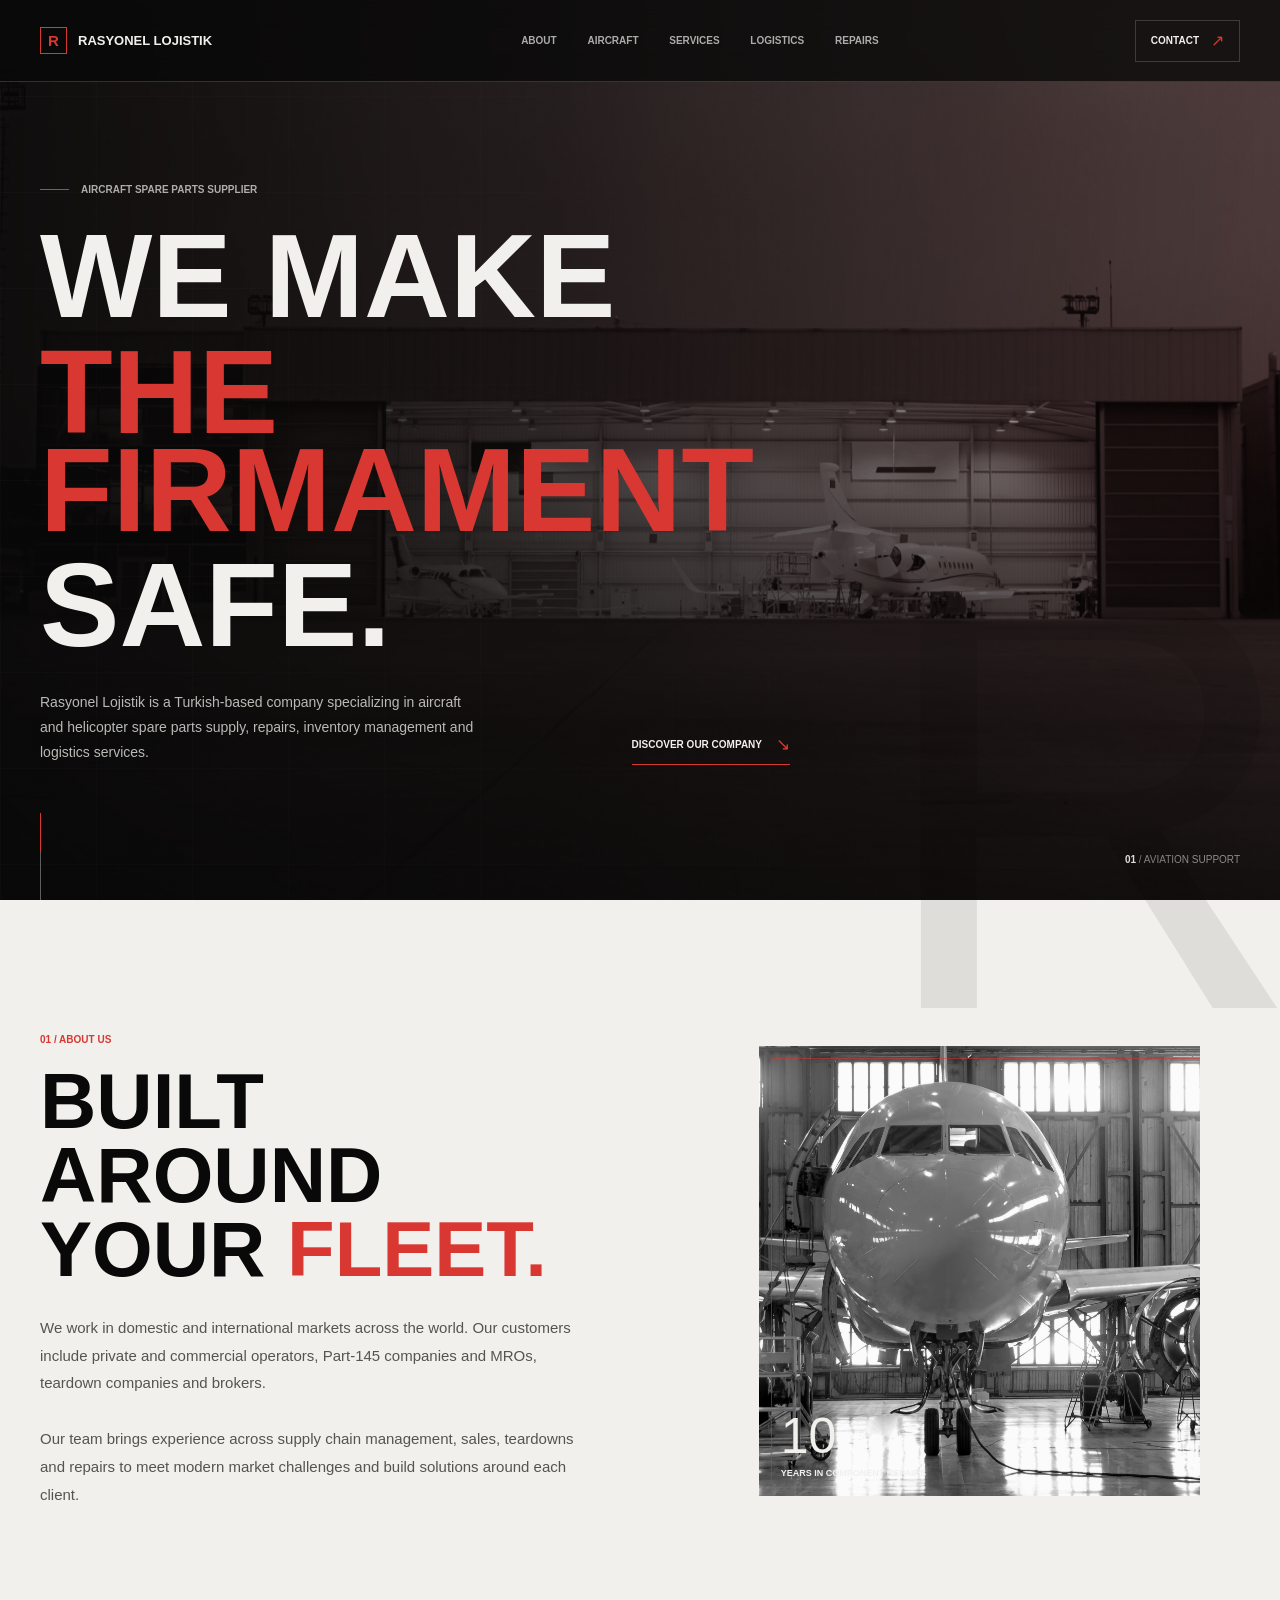
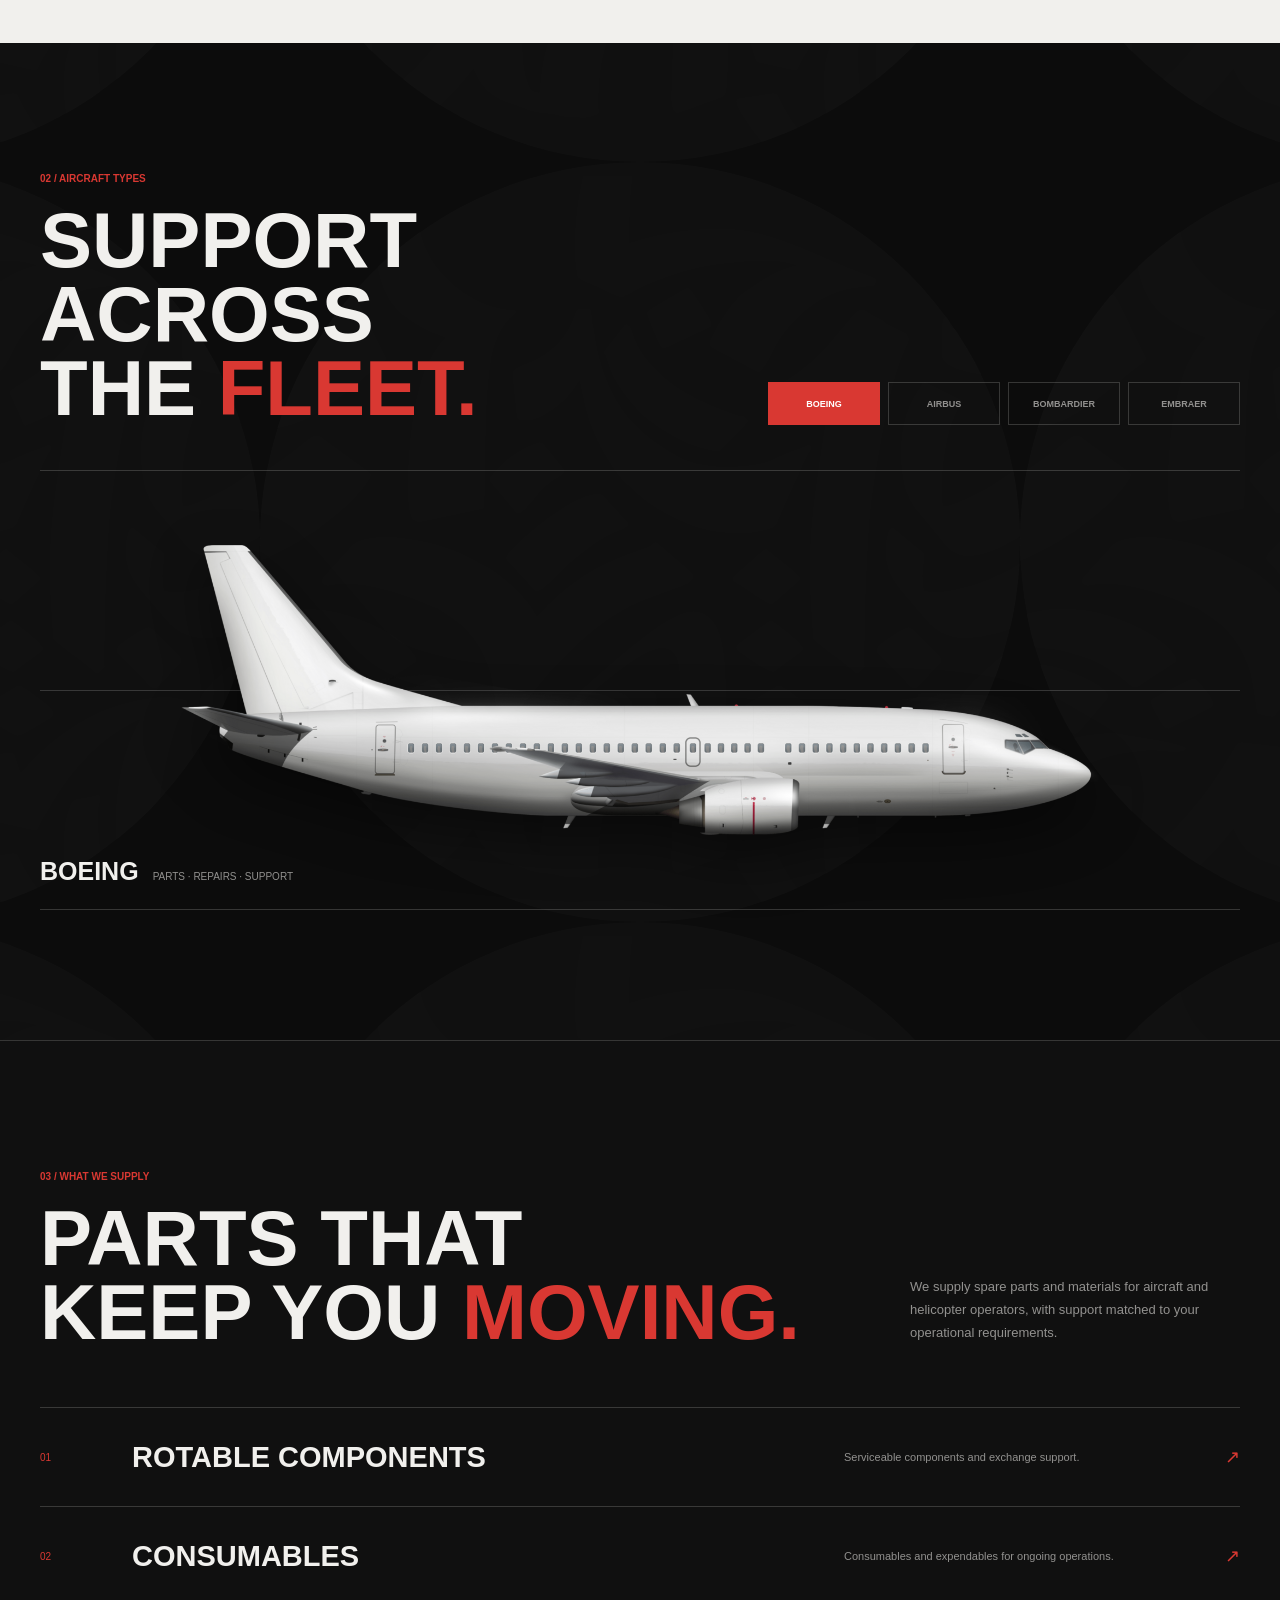
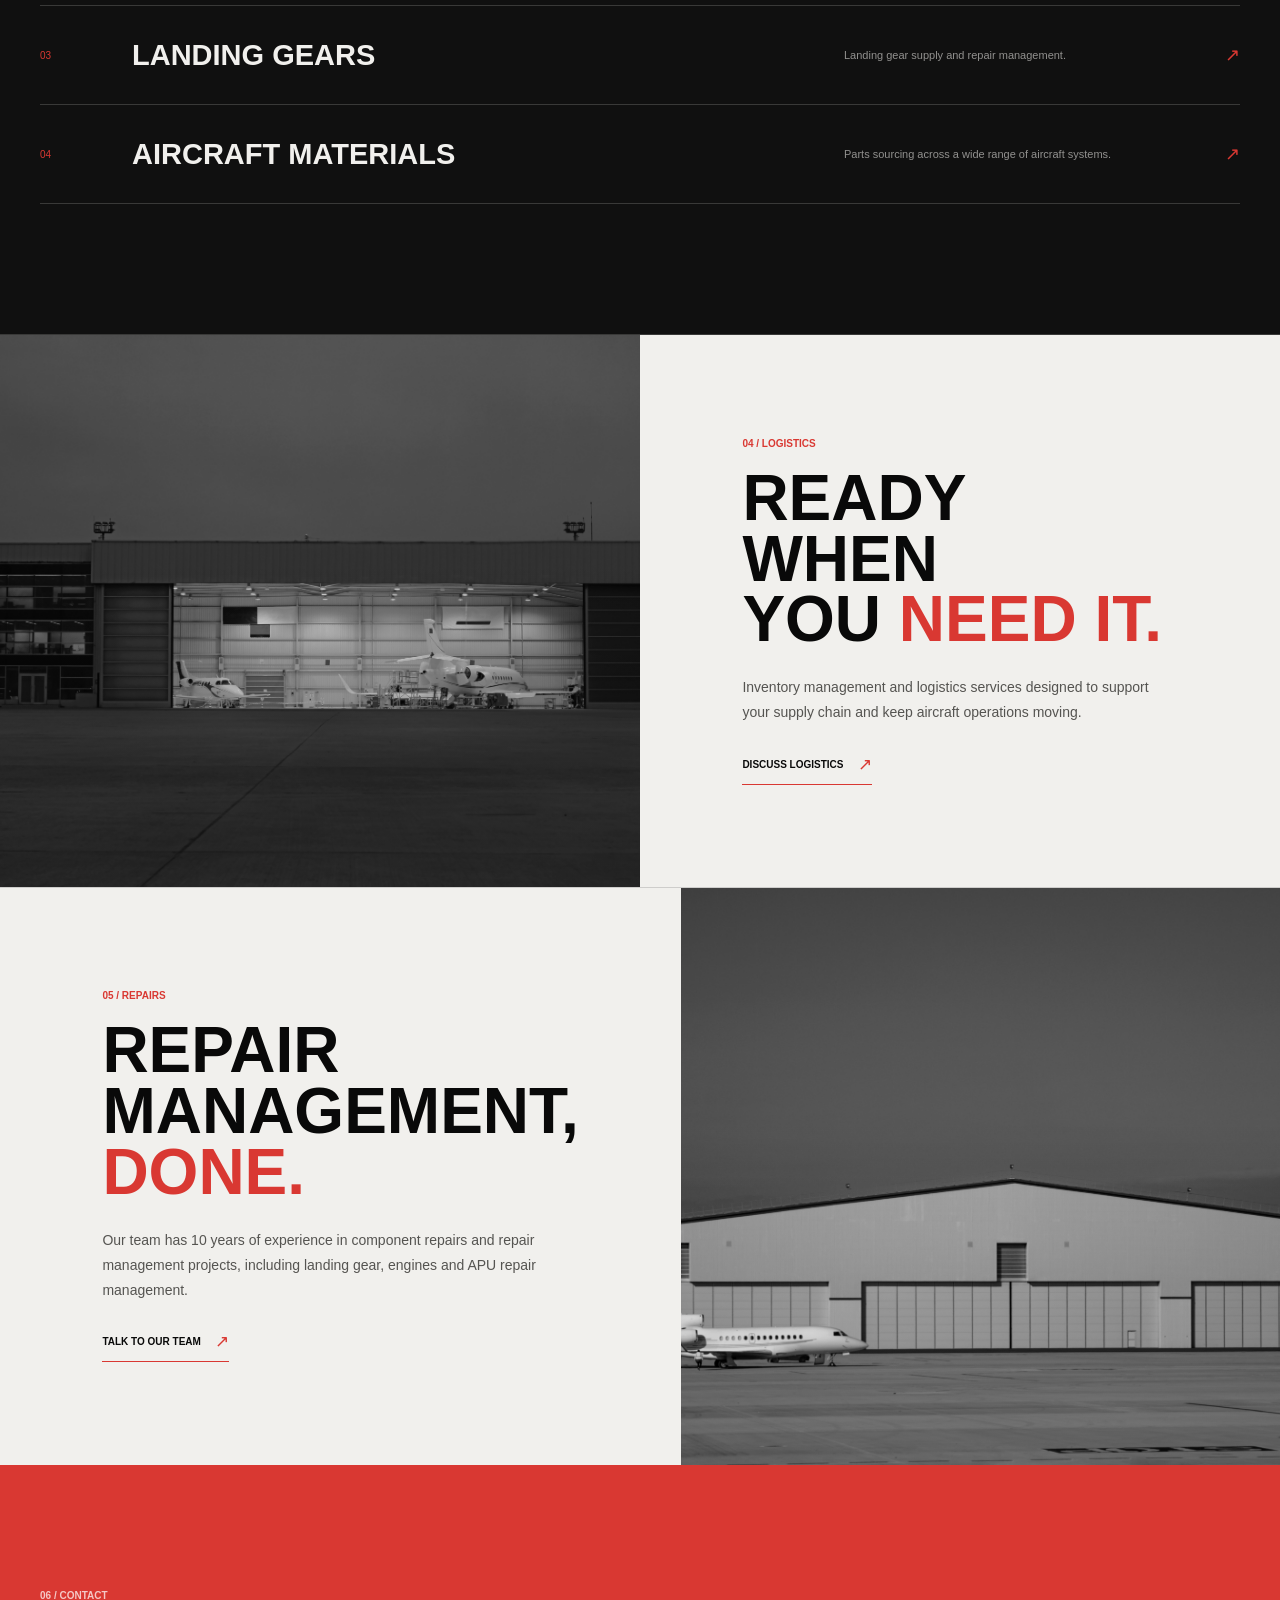
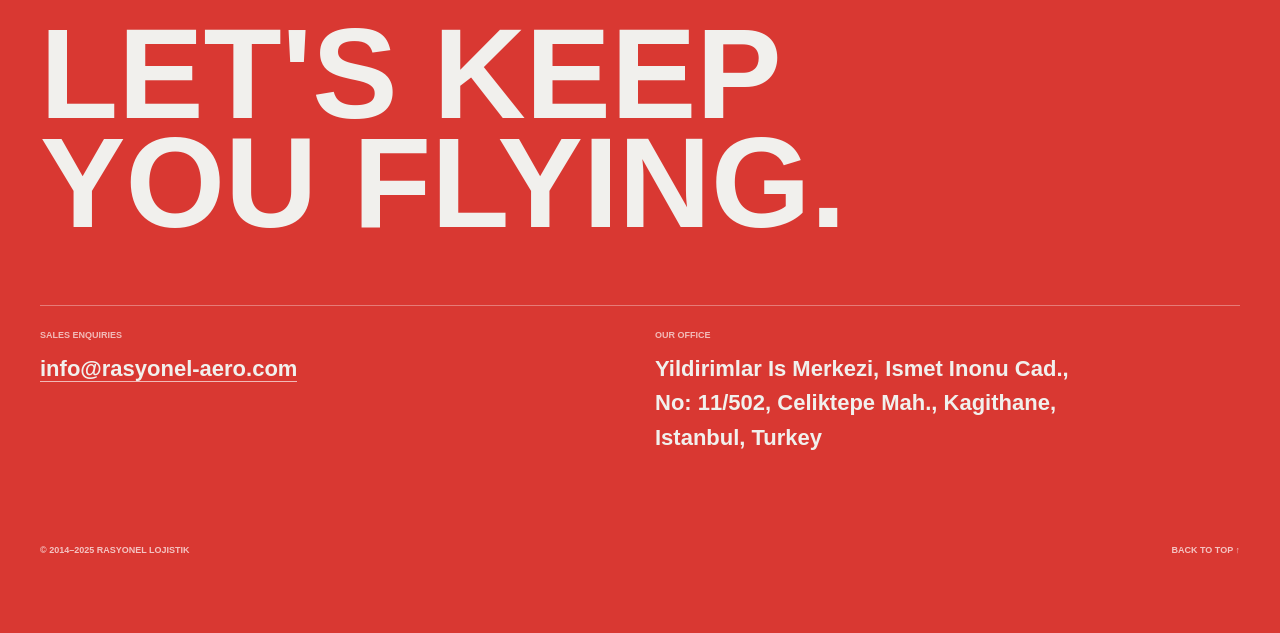
==== index.html @ bbc43e0d "пересобрана главная страница" ====
<!doctype html>
<html lang="en">
<head>
  <meta charset="utf-8">
  <meta name="viewport" content="width=device-width, initial-scale=1">
  <meta name="theme-color" content="#090909">
  <meta name="description" content="Aircraft spare parts, repairs, inventory management and logistics services.">
  <title>Rasyonel Lojistik | Aircraft Spare Parts & Logistics</title>
  <style>
    :root {
      color-scheme: dark;
      --ink: #090909;
      --panel: #111111;
      --paper: #f1f0ed;
      --muted: #92918f;
      --line: rgba(241, 240, 237, .18);
      --red: #d93832;
      --content: 1200px;
      --header-height: 82px;
      font-family: Montserrat, "Arial", sans-serif;
      font-synthesis: none;
      text-rendering: optimizeLegibility;
    }

    * { box-sizing: border-box; }
    html { scroll-behavior: smooth; scroll-padding-top: var(--header-height); }
    body { margin: 0; background: var(--ink); color: var(--paper); }
    body, button, a { font-family: Montserrat, "Arial", sans-serif; }
    a { color: inherit; text-decoration: none; }
    button { color: inherit; }
    img { display: block; max-width: 100%; }
    ::selection { color: var(--paper); background: var(--red); }

    .site-header {
      position: fixed;
      z-index: 20;
      inset: 0 0 auto;
      height: var(--header-height);
      border-bottom: 1px solid rgba(255,255,255,.16);
      background: rgba(9,9,9,.77);
      -webkit-backdrop-filter: blur(14px);
      backdrop-filter: blur(14px);
      transition: background .3s ease, border-color .3s ease;
    }
    .header-inner, .section-inner, .footer-inner {
      width: min(calc(100% - 56px), var(--content));
      margin-inline: auto;
    }
    .header-inner { height: 100%; display: flex; align-items: center; justify-content: space-between; gap: 34px; }
    .wordmark { display: inline-flex; align-items: center; gap: 11px; min-width: 225px; font-size: 13px; font-weight: 800; letter-spacing: 0; }
    .wordmark-mark { width: 27px; height: 27px; display: grid; place-items: center; border: 1px solid var(--red); color: var(--red); font-family: "Arial Black", Impact, sans-serif; font-size: 15px; }
    .wordmark span:last-child { max-width: 180px; }
    .main-nav { display: flex; align-items: center; gap: clamp(17px, 2.4vw, 36px); }
    .main-nav a, .header-contact { font-size: 10px; font-weight: 700; letter-spacing: 0; text-transform: uppercase; }
    .main-nav a { color: rgba(241,240,237,.7); transition: color .2s ease; }
    .main-nav a:hover, .main-nav a:focus-visible { color: var(--paper); }
    .header-contact { min-height: 42px; display: inline-flex; align-items: center; gap: 12px; padding: 0 15px; border: 1px solid var(--line); transition: border-color .2s ease, background .2s ease; }
    .header-contact:hover { border-color: var(--red); background: rgba(217,56,50,.12); }
    .header-contact::after { content: "↗"; color: var(--red); font-size: 16px; }
    .menu-toggle { display: none; width: 42px; height: 42px; border: 1px solid var(--line); background: transparent; cursor: pointer; }
    .menu-toggle span { width: 17px; height: 1px; display: block; margin: 5px auto; background: var(--paper); transition: transform .2s ease; }

    .hero {
      min-height: min(900px, 100svh);
      min-height: max(700px, 100svh);
      position: relative;
      display: flex;
      align-items: center;
      overflow: hidden;
      isolation: isolate;
      background: #181514;
    }
    .hero::before {
      content: "";
      position: absolute;
      z-index: -2;
      inset: 0;
      background: url("./Jettechnic_files/shutterstock_3298861.png.webp") center 53% / cover no-repeat;
      transform: scale(1.035);
      animation: hero-image-in 1.3s cubic-bezier(.2,.7,.2,1) both;
    }
    .hero::after {
      content: "";
      position: absolute;
      z-index: -1;
      inset: 0;
      background: linear-gradient(90deg, rgba(8,8,8,.9) 0%, rgba(8,8,8,.68) 43%, rgba(8,8,8,.16) 100%), linear-gradient(0deg, rgba(8,8,8,.74), transparent 55%);
    }
    .hero-grid { position: absolute; inset: 0; pointer-events: none; opacity: .23; background-image: linear-gradient(rgba(255,255,255,.07) 1px, transparent 1px), linear-gradient(90deg, rgba(255,255,255,.07) 1px, transparent 1px); background-size: 96px 96px; mask-image: linear-gradient(90deg, #000 0%, transparent 80%); }
    .hero-content { width: min(calc(100% - 56px), var(--content)); margin: calc(var(--header-height) + 40px) auto 85px; }
    .eyebrow { display: flex; align-items: center; gap: 12px; color: rgba(241,240,237,.7); font-size: 10px; font-weight: 700; letter-spacing: 0; line-height: 1.5; text-transform: uppercase; }
    .eyebrow::before { content: ""; width: 29px; height: 1px; background: var(--red); }
    .hero h1 { max-width: 920px; margin: 26px 0 23px; font-family: "Arial Black", Impact, sans-serif; font-size: clamp(62px, 9.3vw, 132px); font-weight: 900; letter-spacing: 0; line-height: .82; text-transform: uppercase; }
    .hero h1 span { display: block; overflow: hidden; padding: .04em 0 .11em; }
    .hero h1 span:nth-child(2) { color: var(--red); }
    .hero h1 span b { display: block; font-weight: inherit; animation: rise-in .8s cubic-bezier(.2,.75,.2,1) both; }
    .hero h1 span:nth-child(2) b { animation-delay: .12s; }
    .hero h1 span:nth-child(3) b { animation-delay: .23s; }
    .hero-bottom { max-width: 750px; display: flex; align-items: end; justify-content: space-between; gap: 26px; }
    .hero-copy { max-width: 445px; margin: 0; color: rgba(241,240,237,.76); font-size: 14px; line-height: 1.8; animation: fade-in .7s .45s both; }
    .text-link { display: inline-flex; align-items: center; gap: 14px; padding: 0 0 9px; border-bottom: 1px solid var(--red); font-size: 10px; font-weight: 800; letter-spacing: 0; text-transform: uppercase; white-space: nowrap; }
    .text-link span { color: var(--red); font-size: 17px; transition: transform .2s ease; }
    .text-link:hover span { transform: translate(3px,-3px); }
    .hero-index { position: absolute; right: max(28px, calc((100vw - var(--content)) / 2)); bottom: 35px; color: rgba(241,240,237,.55); font-size: 10px; letter-spacing: 0; }
    .hero-index strong { color: var(--paper); }
    .scroll-line { position: absolute; bottom: 0; left: max(28px, calc((100vw - var(--content)) / 2)); width: 1px; height: 87px; background: rgba(255,255,255,.35); overflow: hidden; }
    .scroll-line::after { content: ""; display: block; width: 1px; height: 45%; background: var(--red); animation: scroll-down 1.7s ease-in-out infinite; }

    .section { position: relative; padding: 130px 0; border-bottom: 1px solid var(--line); }
    .section-kicker { margin: 0 0 19px; color: var(--red); font-size: 10px; font-weight: 800; letter-spacing: 0; text-transform: uppercase; }
    .section-title { max-width: 830px; margin: 0; font-family: "Arial Black", Impact, sans-serif; font-size: clamp(42px, 6.1vw, 78px); font-weight: 900; line-height: .95; text-transform: uppercase; }
    .section-title em { color: var(--red); font-style: normal; }
    .about { background: var(--paper); color: var(--ink); }
    .about-grid { display: grid; grid-template-columns: 1.05fr .95fr; align-items: center; gap: clamp(40px, 8vw, 110px); }
    .about .section-kicker { color: var(--red); }
    .about-copy { max-width: 540px; margin: 28px 0 0; color: #555451; font-size: 15px; line-height: 1.85; }
    .about-photo { min-height: 450px; position: relative; overflow: hidden; background: #d5d0ce; }
    .about-photo img { position: absolute; inset: 0; width: 100%; height: 100%; object-fit: cover; filter: grayscale(1) contrast(1.08); transition: transform .8s cubic-bezier(.2,.7,.2,1); }
    .about-photo:hover img { transform: scale(1.035); }
    .about-photo::after { content: ""; position: absolute; inset: 0; border: 1px solid rgba(217,56,50,.55); transform: translate(12px,12px); pointer-events: none; }
    .about-number { position: absolute; z-index: 1; left: 22px; bottom: 18px; color: var(--paper); font-family: "Arial Black", Impact, sans-serif; font-size: 50px; line-height: 1; }
    .about-number small { display: block; margin-top: 8px; font-family: Montserrat, Arial, sans-serif; font-size: 9px; font-weight: 700; letter-spacing: 0; text-transform: uppercase; }

    .aircraft { overflow: hidden; background: #0c0c0c; }
    .aircraft::before { content: ""; position: absolute; inset: 0; opacity: .26; background: url("./Jettechnic_files/bg.svg") center / 760px auto repeat; pointer-events: none; }
    .aircraft .section-inner { position: relative; }
    .aircraft-head { display: flex; align-items: end; justify-content: space-between; gap: 30px; }
    .aircraft-head .section-title { max-width: 650px; }
    .aircraft-tabs { display: flex; gap: 8px; flex-wrap: wrap; justify-content: flex-end; }
    .aircraft-tab { min-width: 112px; min-height: 43px; padding: 0 15px; border: 1px solid var(--line); background: transparent; color: var(--muted); font-size: 9px; font-weight: 800; letter-spacing: 0; text-transform: uppercase; cursor: pointer; transition: color .2s ease, border-color .2s ease, background .2s ease; }
    .aircraft-tab:hover, .aircraft-tab[aria-pressed="true"] { border-color: var(--red); background: var(--red); color: white; }
    .aircraft-stage { min-height: 440px; position: relative; display: grid; place-items: center; margin-top: 45px; border-top: 1px solid var(--line); border-bottom: 1px solid var(--line); }
    .aircraft-stage::before { content: ""; position: absolute; inset: 50% 0 auto; height: 1px; background: rgba(255,255,255,.17); }
    .plane { position: absolute; inset: 0; display: grid; place-items: center; padding: 50px 15px; opacity: 0; visibility: hidden; transform: translateY(15px) scale(.98); transition: opacity .45s ease, transform .6s cubic-bezier(.2,.7,.2,1), visibility .45s; }
    .plane.is-active { opacity: 1; visibility: visible; transform: translateY(0) scale(1); }
    .plane img { width: min(100%, 1100px); max-height: 290px; object-fit: contain; filter: drop-shadow(0 22px 28px rgba(0,0,0,.45)); animation: plane-float 5s ease-in-out infinite; }
    .plane-caption { position: absolute; left: 0; bottom: 23px; display: flex; align-items: baseline; gap: 14px; }
    .plane-caption strong { font-family: "Arial Black", Impact, sans-serif; font-size: 25px; text-transform: uppercase; }
    .plane-caption span { color: var(--muted); font-size: 10px; letter-spacing: 0; text-transform: uppercase; }

    .services { background: #101010; }
    .services-intro { display: flex; align-items: end; justify-content: space-between; gap: 40px; margin-bottom: 58px; }
    .services-intro > p { max-width: 330px; margin: 0 0 5px; color: var(--muted); font-size: 13px; line-height: 1.75; }
    .service-list { border-top: 1px solid var(--line); }
    .service-row { min-height: 99px; display: grid; grid-template-columns: 70px 1fr minmax(180px, 350px) 24px; align-items: center; gap: 22px; border-bottom: 1px solid var(--line); transition: padding .25s ease, background .25s ease; }
    .service-row:hover { padding-inline: 13px; background: rgba(255,255,255,.025); }
    .service-number { color: var(--red); font-size: 10px; letter-spacing: 0; }
    .service-row h3 { margin: 0; font-family: "Arial Black", Impact, sans-serif; font-size: clamp(19px, 2.4vw, 29px); font-weight: 800; text-transform: uppercase; }
    .service-row p { margin: 0; color: var(--muted); font-size: 11px; line-height: 1.6; }
    .service-arrow { color: var(--red); font-size: 18px; text-align: right; }

    .operations { padding: 0; background: var(--paper); color: var(--ink); }
    .operation-row { min-height: 520px; display: grid; grid-template-columns: 1fr 1fr; }
    .operation-row + .operation-row { border-top: 1px solid rgba(9,9,9,.15); }
    .operation-row:nth-child(even) .operation-image { order: 2; }
    .operation-image { min-height: 420px; position: relative; overflow: hidden; background: #252222; }
    .operation-image img { position: absolute; inset: 0; width: 100%; height: 100%; object-fit: cover; filter: grayscale(1); transition: transform .9s cubic-bezier(.2,.7,.2,1); }
    .operation-row:hover .operation-image img { transform: scale(1.04); }
    .operation-image::after { content: ""; position: absolute; inset: 0; background: linear-gradient(0deg, rgba(0,0,0,.25), transparent 60%); }
    .operation-content { display: flex; flex-direction: column; align-items: flex-start; justify-content: center; padding: clamp(35px, 8vw, 110px); }
    .operation-content .section-title { font-size: clamp(40px, 5vw, 66px); }
    .operation-content p:not(.section-kicker) { max-width: 435px; margin: 25px 0 28px; color: #555451; font-size: 14px; line-height: 1.8; }
    .operation-content .text-link { color: var(--ink); }

    .contact { padding: 125px 0 78px; background: var(--red); color: var(--paper); overflow: hidden; }
    .contact::after { content: "R"; position: absolute; right: -25px; bottom: -200px; color: rgba(0,0,0,.08); font-family: "Arial Black", Impact, sans-serif; font-size: 600px; line-height: 1; pointer-events: none; }
    .contact .section-inner { position: relative; z-index: 1; }
    .contact .section-kicker { color: rgba(255,255,255,.72); }
    .contact h2 { max-width: 900px; margin: 0; font-family: "Arial Black", Impact, sans-serif; font-size: clamp(58px, 10vw, 130px); font-weight: 900; line-height: .85; text-transform: uppercase; }
    .contact-grid { display: grid; grid-template-columns: 1fr 1fr; gap: 30px; margin-top: 68px; padding-top: 24px; border-top: 1px solid rgba(255,255,255,.34); }
    .contact-label { display: block; margin-bottom: 12px; color: rgba(255,255,255,.66); font-size: 9px; font-weight: 800; letter-spacing: 0; text-transform: uppercase; }
    .contact-value { font-size: clamp(15px, 2vw, 22px); font-weight: 600; line-height: 1.55; overflow-wrap: anywhere; }
    .contact-value a { border-bottom: 1px solid rgba(255,255,255,.65); }
    .footer-line { display: flex; justify-content: space-between; gap: 24px; margin-top: 90px; color: rgba(255,255,255,.7); font-size: 9px; font-weight: 700; letter-spacing: 0; text-transform: uppercase; }

    [data-reveal] { opacity: 0; transform: translateY(24px); transition: opacity .7s ease, transform .7s cubic-bezier(.2,.7,.2,1); }
    [data-reveal].is-visible { opacity: 1; transform: translateY(0); }
    .top-progress { position: fixed; z-index: 30; inset: 0 auto auto 0; width: 0; height: 2px; background: var(--red); }

    @keyframes rise-in { from { transform: translateY(110%); } to { transform: translateY(0); } }
    @keyframes fade-in { from { opacity: 0; transform: translateY(12px); } to { opacity: 1; transform: translateY(0); } }
    @keyframes hero-image-in { from { opacity: .35; transform: scale(1.09); } to { opacity: 1; transform: scale(1.035); } }
    @keyframes scroll-down { 0% { transform: translateY(-100%); } 100% { transform: translateY(250%); } }
    @keyframes plane-float { 0%,100% { transform: translateY(0); } 50% { transform: translateY(-9px); } }

    @media (max-width: 900px) {
      :root { --header-height: 70px; }
      .header-inner, .section-inner, .footer-inner, .hero-content { width: min(calc(100% - 40px), var(--content)); }
      .wordmark { min-width: 0; }
      .menu-toggle { display: block; margin-left: auto; }
      .header-contact { display: none; }
      .main-nav { position: absolute; inset: var(--header-height) 0 auto; display: none; padding: 15px 20px 22px; border-bottom: 1px solid var(--line); background: rgba(9,9,9,.97); }
      .main-nav.is-open { display: grid; gap: 0; }
      .main-nav a { padding: 15px 0; border-bottom: 1px solid var(--line); }
      .main-nav a:last-child { border-bottom: 0; }
      .menu-toggle[aria-expanded="true"] span:first-child { transform: translateY(3px) rotate(45deg); }
      .menu-toggle[aria-expanded="true"] span:last-child { transform: translateY(-3px) rotate(-45deg); }
      .hero { min-height: 760px; min-height: max(680px, 100svh); }
      .hero-content { margin-top: calc(var(--header-height) + 35px); }
      .about-grid { grid-template-columns: 1fr 1fr; gap: 35px; }
      .about-photo { min-height: 380px; }
      .aircraft-head, .services-intro { align-items: flex-start; flex-direction: column; }
      .aircraft-tabs { justify-content: flex-start; }
      .aircraft-stage { min-height: 350px; }
      .plane img { max-height: 220px; }
      .operation-row { min-height: 430px; }
      .operation-content { padding: 44px; }
    }
    @media (max-width: 620px) {
      .header-inner, .section-inner, .footer-inner, .hero-content { width: calc(100% - 36px); }
      .wordmark { font-size: 11px; }
      .hero { min-height: 740px; min-height: max(680px, 100svh); align-items: flex-end; }
      .hero::before { background-position: 57% center; }
      .hero::after { background: linear-gradient(0deg, rgba(8,8,8,.94), rgba(8,8,8,.5) 70%, rgba(8,8,8,.3)); }
      .hero-grid { background-size: 64px 64px; }
      .hero-content { margin-top: calc(var(--header-height) + 75px); margin-bottom: 108px; }
      .hero h1 { margin-top: 23px; font-size: clamp(52px, 15vw, 86px); line-height: .88; }
      .hero-bottom { align-items: flex-start; flex-direction: column; gap: 23px; }
      .hero-copy { font-size: 13px; }
      .hero-index { right: 18px; bottom: 24px; }
      .scroll-line { left: 18px; height: 63px; }
      .section { padding: 86px 0; }
      .section-title { font-size: clamp(38px, 11vw, 59px); }
      .about-grid { grid-template-columns: 1fr; gap: 34px; }
      .about-photo { min-height: 340px; }
      .about-copy { margin-top: 20px; font-size: 14px; }
      .aircraft-tabs { display: grid; grid-template-columns: repeat(2, minmax(0, 1fr)); width: 100%; }
      .aircraft-tab { min-width: 0; }
      .aircraft-stage { min-height: 270px; margin-top: 30px; }
      .plane { padding: 36px 0 58px; }
      .plane img { max-height: 145px; }
      .plane-caption { bottom: 15px; gap: 9px; }
      .plane-caption strong { font-size: 20px; }
      .plane-caption span { font-size: 8px; }
      .service-row { min-height: 92px; grid-template-columns: 34px 1fr 20px; gap: 12px; }
      .service-row h3 { font-size: 18px; }
      .service-row p { grid-column: 2; grid-row: 2; margin: -21px 0 15px; font-size: 10px; }
      .service-arrow { grid-column: 3; grid-row: 1 / span 2; }
      .operation-row { grid-template-columns: 1fr; }
      .operation-row:nth-child(even) .operation-image { order: 0; }
      .operation-image { min-height: 300px; }
      .operation-content { padding: 45px 22px 55px; }
      .operation-content .section-title { font-size: 48px; }
      .contact { padding: 88px 0 35px; }
      .contact h2 { font-size: clamp(52px, 15vw, 84px); }
      .contact-grid { grid-template-columns: 1fr; gap: 28px; margin-top: 44px; }
      .contact-value { font-size: 17px; }
      .footer-line { margin-top: 60px; font-size: 8px; }
      .contact::after { right: -70px; bottom: -90px; font-size: 330px; }
    }
    @media (prefers-reduced-motion: reduce) {
      *, *::before, *::after { scroll-behavior: auto !important; animation-duration: .01ms !important; animation-iteration-count: 1 !important; transition-duration: .01ms !important; }
      [data-reveal] { opacity: 1; transform: none; }
    }
  </style>
</head>
<body>
  <div class="top-progress" aria-hidden="true"></div>
  <header class="site-header">
    <div class="header-inner">
      <a class="wordmark" href="#main" aria-label="Rasyonel Lojistik home"><span class="wordmark-mark">R</span><span>RASYONEL LOJISTIK</span></a>
      <button class="menu-toggle" type="button" aria-label="Open navigation" aria-expanded="false" aria-controls="main-nav"><span></span><span></span></button>
      <nav class="main-nav" id="main-nav" aria-label="Main navigation">
        <a href="#about">About</a><a href="#aircraft">Aircraft</a><a href="#services">Services</a><a href="#logistics">Logistics</a><a href="#repairs">Repairs</a>
      </nav>
      <a class="header-contact" href="#contact">Contact</a>
    </div>
  </header>

  <main>
    <section class="hero" id="main" aria-labelledby="hero-title">
      <div class="hero-grid" aria-hidden="true"></div>
      <div class="hero-content">
        <p class="eyebrow">Aircraft spare parts supplier</p>
        <h1 id="hero-title"><span><b>We make</b></span><span><b>the firmament</b></span><span><b>safe.</b></span></h1>
        <div class="hero-bottom">
          <p class="hero-copy">Rasyonel Lojistik is a Turkish-based company specializing in aircraft and helicopter spare parts supply, repairs, inventory management and logistics services.</p>
          <a class="text-link" href="#about">Discover our company <span>↘</span></a>
        </div>
      </div>
      <div class="scroll-line" aria-hidden="true"></div>
      <div class="hero-index"><strong>01</strong> / AVIATION SUPPORT</div>
    </section>

    <section class="section about" id="about">
      <div class="section-inner about-grid">
        <div data-reveal>
          <p class="section-kicker">01 / About us</p>
          <h2 class="section-title">Built around<br>your <em>fleet.</em></h2>
          <p class="about-copy">We work in domestic and international markets across the world. Our customers include private and commercial operators, Part-145 companies and MROs, teardown companies and brokers.</p>
          <p class="about-copy">Our team brings experience across supply chain management, sales, teardowns and repairs to meet modern market challenges and build solutions around each client.</p>
        </div>
        <figure class="about-photo" data-reveal>
          <img src="./Jettechnic_files/shutterstock_1061671.png.webp" alt="Aircraft undergoing maintenance inside a hangar" loading="lazy">
          <figcaption class="about-number">10<small>Years in component repairs</small></figcaption>
        </figure>
      </div>
    </section>

    <section class="section aircraft" id="aircraft">
      <div class="section-inner">
        <div class="aircraft-head" data-reveal>
          <div><p class="section-kicker">02 / Aircraft types</p><h2 class="section-title">Support across<br>the <em>fleet.</em></h2></div>
          <div class="aircraft-tabs" role="group" aria-label="Choose aircraft manufacturer">
            <button class="aircraft-tab" type="button" data-plane="boeing" aria-pressed="true">Boeing</button>
            <button class="aircraft-tab" type="button" data-plane="airbus" aria-pressed="false">Airbus</button>
            <button class="aircraft-tab" type="button" data-plane="bombardier" aria-pressed="false">Bombardier</button>
            <button class="aircraft-tab" type="button" data-plane="embraer" aria-pressed="false">Embraer</button>
          </div>
        </div>
        <div class="aircraft-stage" data-reveal>
          <div class="plane is-active" data-plane-panel="boeing"><img src="./Jettechnic_files/img.png" alt="Boeing aircraft profile" loading="lazy"><div class="plane-caption"><strong>Boeing</strong><span>Parts · repairs · support</span></div></div>
          <div class="plane" data-plane-panel="airbus" aria-hidden="true"><img src="./Jettechnic_files/Airbus.png" alt="Airbus aircraft profile" loading="lazy"><div class="plane-caption"><strong>Airbus</strong><span>Parts · repairs · support</span></div></div>
          <div class="plane" data-plane-panel="bombardier" aria-hidden="true"><img src="./Jettechnic_files/Bombardier2.png" alt="Bombardier aircraft profile" loading="lazy"><div class="plane-caption"><strong>Bombardier</strong><span>Parts · repairs · support</span></div></div>
          <div class="plane" data-plane-panel="embraer" aria-hidden="true"><img src="./Jettechnic_files/Embraer_3.png" alt="Embraer aircraft profile" loading="lazy"><div class="plane-caption"><strong>Embraer</strong><span>Parts · repairs · support</span></div></div>
        </div>
      </div>
    </section>

    <section class="section services" id="services">
      <div class="section-inner">
        <div class="services-intro" data-reveal>
          <div><p class="section-kicker">03 / What we supply</p><h2 class="section-title">Parts that<br>keep you <em>moving.</em></h2></div>
          <p>We supply spare parts and materials for aircraft and helicopter operators, with support matched to your operational requirements.</p>
        </div>
        <div class="service-list" data-reveal>
          <article class="service-row"><span class="service-number">01</span><h3>Rotable components</h3><p>Serviceable components and exchange support.</p><span class="service-arrow">↗</span></article>
          <article class="service-row"><span class="service-number">02</span><h3>Consumables</h3><p>Consumables and expendables for ongoing operations.</p><span class="service-arrow">↗</span></article>
          <article class="service-row"><span class="service-number">03</span><h3>Landing gears</h3><p>Landing gear supply and repair management.</p><span class="service-arrow">↗</span></article>
          <article class="service-row"><span class="service-number">04</span><h3>Aircraft materials</h3><p>Parts sourcing across a wide range of aircraft systems.</p><span class="service-arrow">↗</span></article>
        </div>
      </div>
    </section>

    <section class="operations" aria-label="Logistics and repair services">
      <article class="operation-row" id="logistics">
        <div class="operation-image" data-reveal><img src="./Jettechnic_files/shutterstock_3298861.png.webp" alt="Aircraft and hangar on an airport apron" loading="lazy"></div>
        <div class="operation-content" data-reveal><p class="section-kicker">04 / Logistics</p><h2 class="section-title">Ready when<br>you <em>need it.</em></h2><p>Inventory management and logistics services designed to support your supply chain and keep aircraft operations moving.</p><a class="text-link" href="#contact">Discuss logistics <span>↗</span></a></div>
      </article>
      <article class="operation-row" id="repairs">
        <div class="operation-image" data-reveal><img src="./Jettechnic_files/shutterstock_1102187.png.webp" alt="Aircraft maintenance in a hangar" loading="lazy"></div>
        <div class="operation-content" data-reveal><p class="section-kicker">05 / Repairs</p><h2 class="section-title">Repair<br>management, <em>done.</em></h2><p>Our team has 10 years of experience in component repairs and repair management projects, including landing gear, engines and APU repair management.</p><a class="text-link" href="#contact">Talk to our team <span>↗</span></a></div>
      </article>
    </section>

    <section class="contact" id="contact">
      <div class="section-inner" data-reveal>
        <p class="section-kicker">06 / Contact</p>
        <h2>Let's keep<br>you <span>flying.</span></h2>
        <div class="contact-grid">
          <div><span class="contact-label">Sales enquiries</span><div class="contact-value"><a href="mailto:info@rasyonel-aero.com">info@rasyonel-aero.com</a></div></div>
          <div><span class="contact-label">Our office</span><div class="contact-value">Yildirimlar Is Merkezi, Ismet Inonu Cad.,<br>No: 11/502, Celiktepe Mah., Kagithane,<br>Istanbul, Turkey</div></div>
        </div>
        <div class="footer-line"><span>© 2014–2025 Rasyonel Lojistik</span><a href="#main">Back to top ↑</a></div>
      </div>
    </section>
  </main>

  <script>
    const menuToggle = document.querySelector('.menu-toggle');
    const mainNav = document.querySelector('.main-nav');
    const progressBar = document.querySelector('.top-progress');

    menuToggle.addEventListener('click', () => {
      const expanded = menuToggle.getAttribute('aria-expanded') === 'true';
      menuToggle.setAttribute('aria-expanded', String(!expanded));
      menuToggle.setAttribute('aria-label', expanded ? 'Open navigation' : 'Close navigation');
      mainNav.classList.toggle('is-open', !expanded);
    });

    mainNav.querySelectorAll('a').forEach((link) => {
      link.addEventListener('click', () => {
        menuToggle.setAttribute('aria-expanded', 'false');
        menuToggle.setAttribute('aria-label', 'Open navigation');
        mainNav.classList.remove('is-open');
      });
    });

    document.querySelectorAll('.aircraft-tab').forEach((tab) => {
      tab.addEventListener('click', () => {
        const selected = tab.dataset.plane;
        document.querySelectorAll('.aircraft-tab').forEach((item) => {
          item.setAttribute('aria-pressed', String(item === tab));
        });
        document.querySelectorAll('.plane').forEach((panel) => {
          const active = panel.dataset.planePanel === selected;
          panel.classList.toggle('is-active', active);
          panel.setAttribute('aria-hidden', String(!active));
        });
      });
    });

    const revealItems = document.querySelectorAll('[data-reveal]');
    if ('IntersectionObserver' in window) {
      const revealObserver = new IntersectionObserver((entries, observer) => {
        entries.forEach((entry) => {
          if (entry.isIntersecting) {
            entry.target.classList.add('is-visible');
            observer.unobserve(entry.target);
          }
        });
      }, { threshold: 0.14 });
      revealItems.forEach((item) => revealObserver.observe(item));
    } else {
      revealItems.forEach((item) => item.classList.add('is-visible'));
    }

    const updateProgress = () => {
      const scrollable = document.documentElement.scrollHeight - window.innerHeight;
      const progress = scrollable > 0 ? window.scrollY / scrollable : 0;
      progressBar.style.width = `${Math.min(progress * 100, 100)}%`;
    };
    window.addEventListener('scroll', updateProgress, { passive: true });
    updateProgress();
  </script>
</body>
</html>
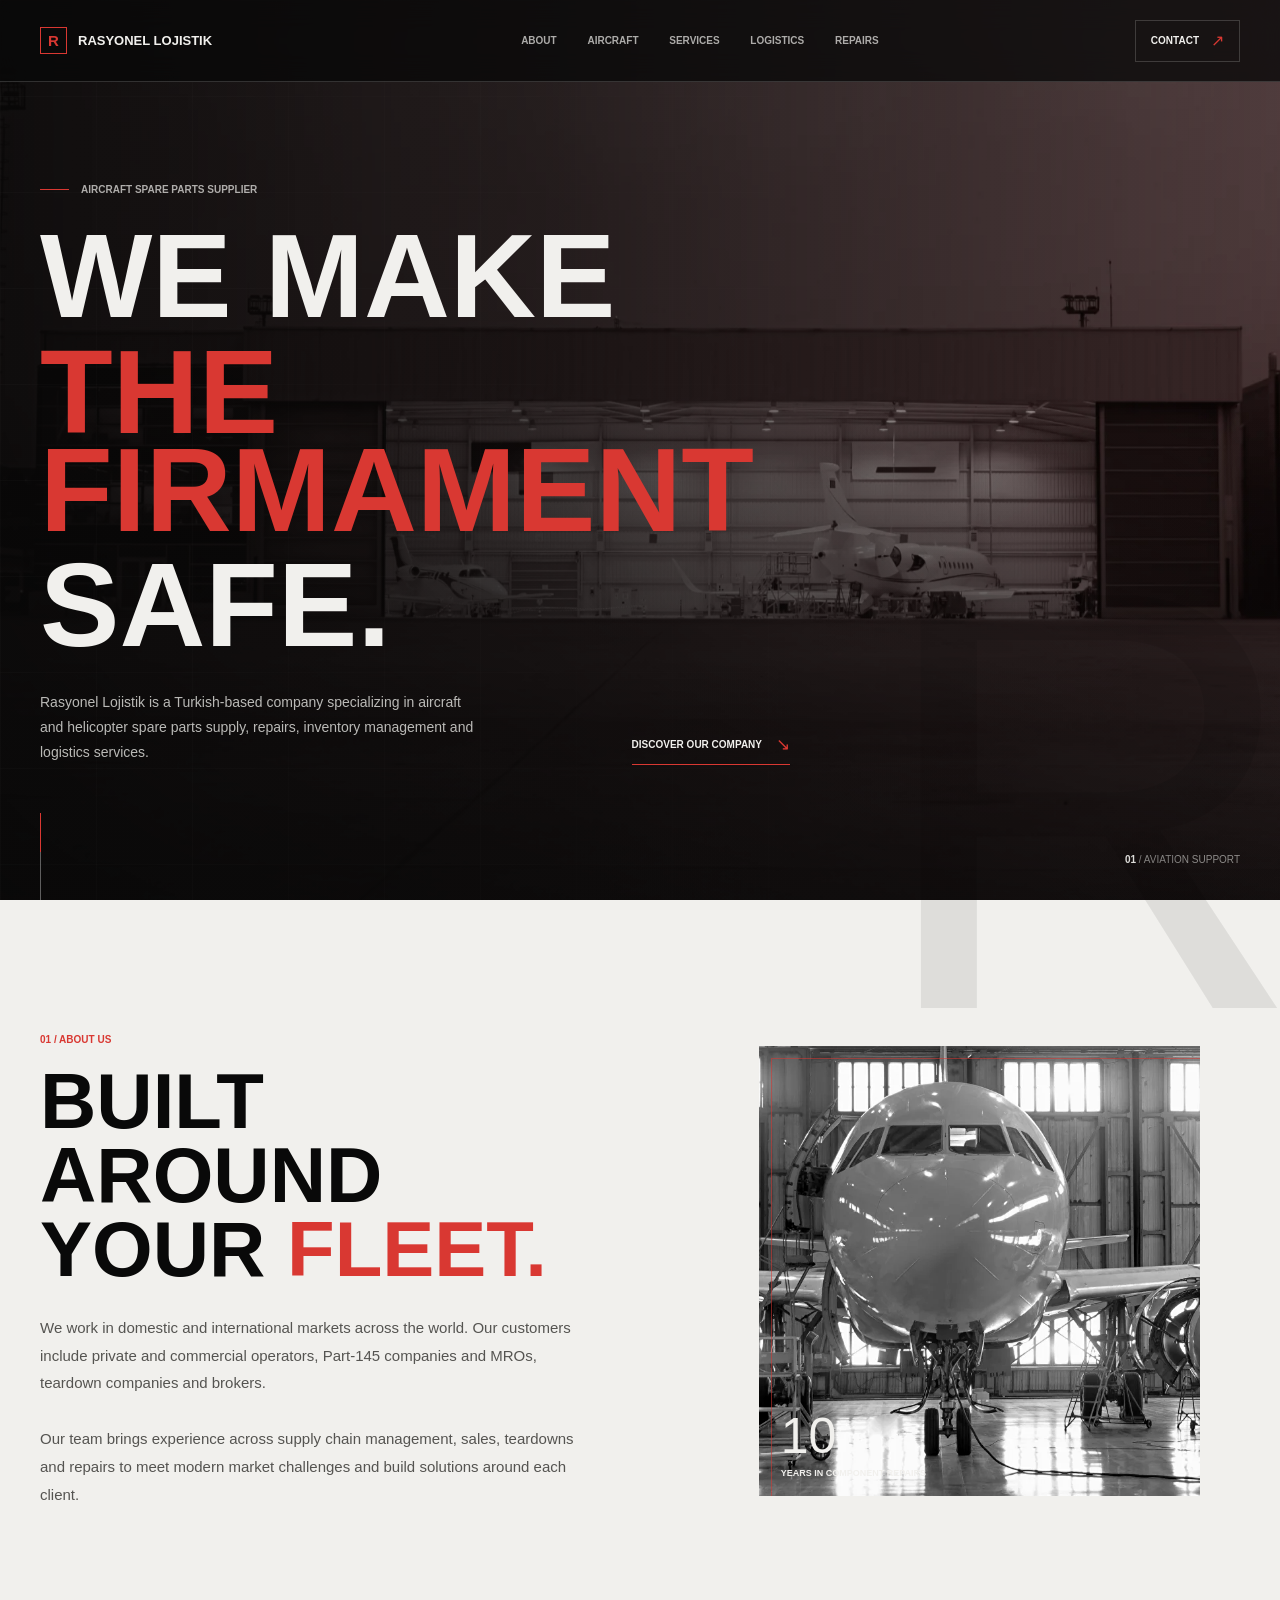
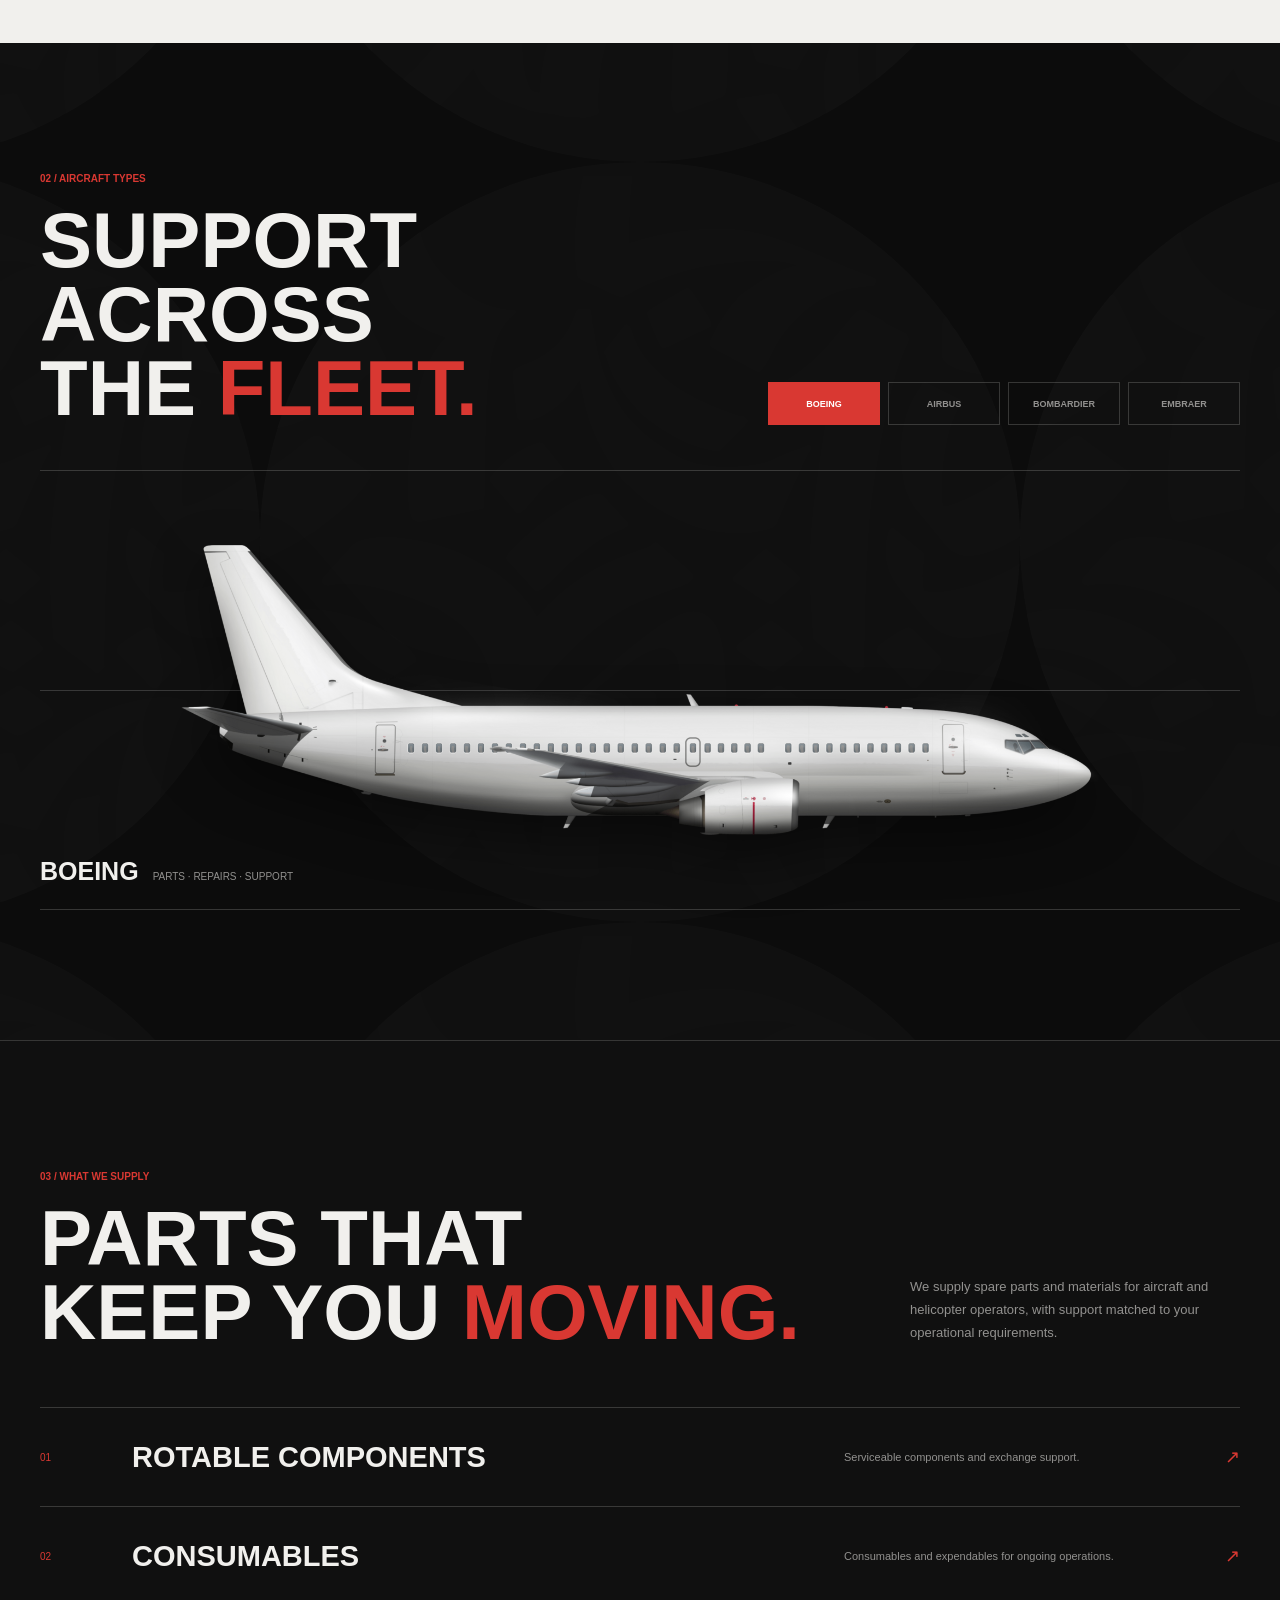
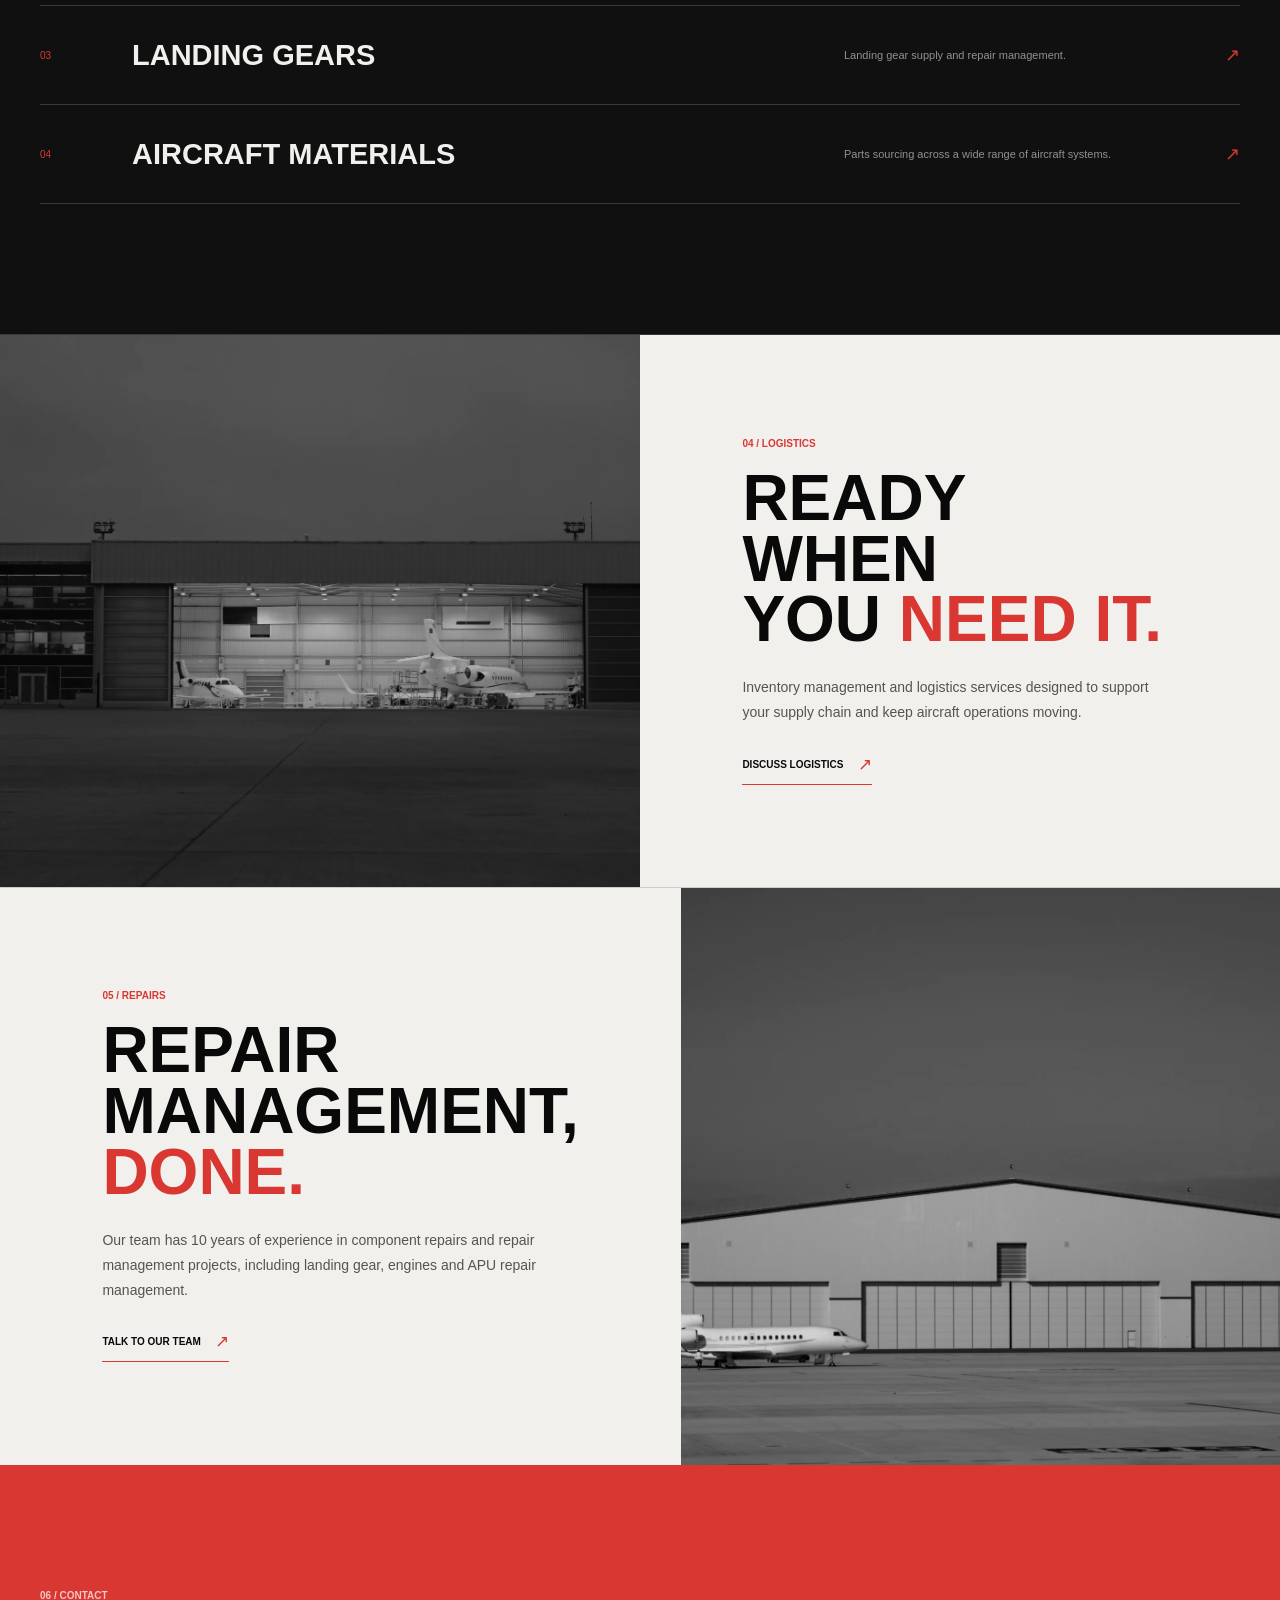
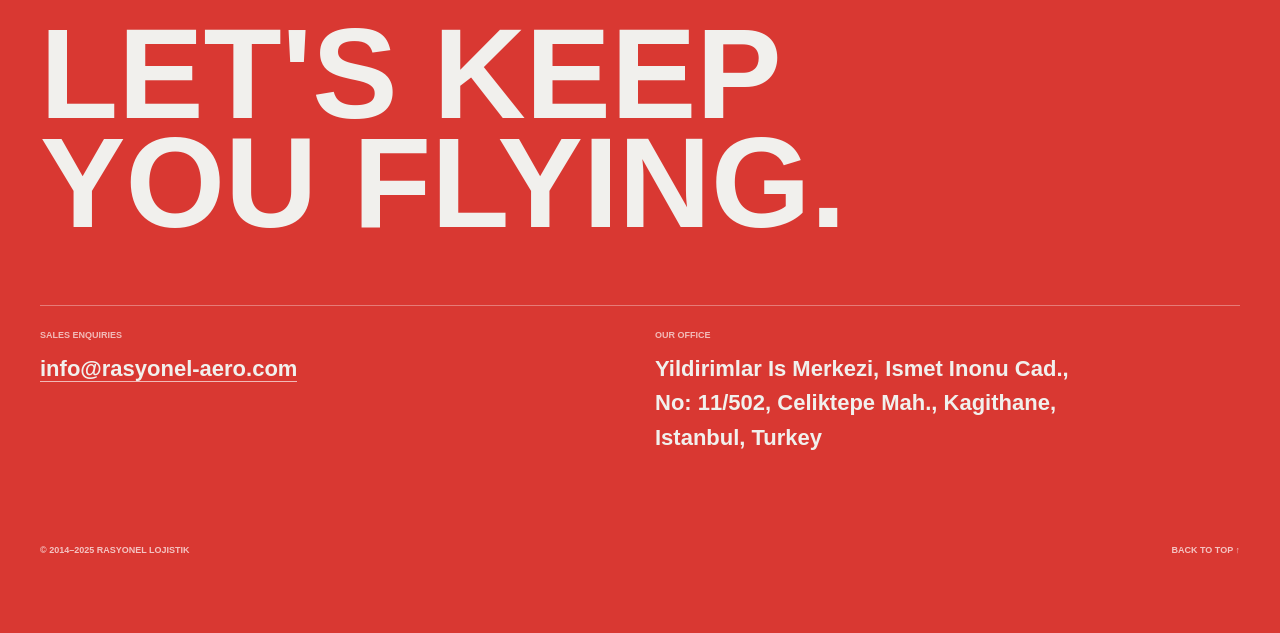
==== commit 0c65b307: "пересобрана главная страница 2" ====
--- a/index.html
+++ b/index.html
@@ -75,7 +75,7 @@
       position: absolute;
       z-index: -2;
       inset: 0;
-      background: url("./Jettechnic_files/shutterstock_3298861.png.webp") center 53% / cover no-repeat;
+      background: url("./static/shutterstock_3298861.png.webp") center 53% / cover no-repeat;
       transform: scale(1.035);
       animation: hero-image-in 1.3s cubic-bezier(.2,.7,.2,1) both;
     }
@@ -122,7 +122,7 @@
     .about-number small { display: block; margin-top: 8px; font-family: Montserrat, Arial, sans-serif; font-size: 9px; font-weight: 700; letter-spacing: 0; text-transform: uppercase; }
 
     .aircraft { overflow: hidden; background: #0c0c0c; }
-    .aircraft::before { content: ""; position: absolute; inset: 0; opacity: .26; background: url("./Jettechnic_files/bg.svg") center / 760px auto repeat; pointer-events: none; }
+    .aircraft::before { content: ""; position: absolute; inset: 0; opacity: .26; background: url("./static/bg.svg") center / 760px auto repeat; pointer-events: none; }
     .aircraft .section-inner { position: relative; }
     .aircraft-head { display: flex; align-items: end; justify-content: space-between; gap: 30px; }
     .aircraft-head .section-title { max-width: 650px; }
@@ -291,7 +291,7 @@
           <p class="about-copy">Our team brings experience across supply chain management, sales, teardowns and repairs to meet modern market challenges and build solutions around each client.</p>
         </div>
         <figure class="about-photo" data-reveal>
-          <img src="./Jettechnic_files/shutterstock_1061671.png.webp" alt="Aircraft undergoing maintenance inside a hangar" loading="lazy">
+          <img src="./static/shutterstock_1061671.png.webp" alt="Aircraft undergoing maintenance inside a hangar" loading="lazy">
           <figcaption class="about-number">10<small>Years in component repairs</small></figcaption>
         </figure>
       </div>
@@ -309,10 +309,10 @@
           </div>
         </div>
         <div class="aircraft-stage" data-reveal>
-          <div class="plane is-active" data-plane-panel="boeing"><img src="./Jettechnic_files/img.png" alt="Boeing aircraft profile" loading="lazy"><div class="plane-caption"><strong>Boeing</strong><span>Parts · repairs · support</span></div></div>
-          <div class="plane" data-plane-panel="airbus" aria-hidden="true"><img src="./Jettechnic_files/Airbus.png" alt="Airbus aircraft profile" loading="lazy"><div class="plane-caption"><strong>Airbus</strong><span>Parts · repairs · support</span></div></div>
-          <div class="plane" data-plane-panel="bombardier" aria-hidden="true"><img src="./Jettechnic_files/Bombardier2.png" alt="Bombardier aircraft profile" loading="lazy"><div class="plane-caption"><strong>Bombardier</strong><span>Parts · repairs · support</span></div></div>
-          <div class="plane" data-plane-panel="embraer" aria-hidden="true"><img src="./Jettechnic_files/Embraer_3.png" alt="Embraer aircraft profile" loading="lazy"><div class="plane-caption"><strong>Embraer</strong><span>Parts · repairs · support</span></div></div>
+          <div class="plane is-active" data-plane-panel="boeing"><img src="./static/img.png" alt="Boeing aircraft profile" loading="lazy"><div class="plane-caption"><strong>Boeing</strong><span>Parts · repairs · support</span></div></div>
+          <div class="plane" data-plane-panel="airbus" aria-hidden="true"><img src="./static/Airbus.png" alt="Airbus aircraft profile" loading="lazy"><div class="plane-caption"><strong>Airbus</strong><span>Parts · repairs · support</span></div></div>
+          <div class="plane" data-plane-panel="bombardier" aria-hidden="true"><img src="./static/Bombardier2.png" alt="Bombardier aircraft profile" loading="lazy"><div class="plane-caption"><strong>Bombardier</strong><span>Parts · repairs · support</span></div></div>
+          <div class="plane" data-plane-panel="embraer" aria-hidden="true"><img src="./static/Embraer_3.png" alt="Embraer aircraft profile" loading="lazy"><div class="plane-caption"><strong>Embraer</strong><span>Parts · repairs · support</span></div></div>
         </div>
       </div>
     </section>
@@ -334,11 +334,11 @@
 
     <section class="operations" aria-label="Logistics and repair services">
       <article class="operation-row" id="logistics">
-        <div class="operation-image" data-reveal><img src="./Jettechnic_files/shutterstock_3298861.png.webp" alt="Aircraft and hangar on an airport apron" loading="lazy"></div>
+        <div class="operation-image" data-reveal><img src="./static/shutterstock_3298861.png.webp" alt="Aircraft and hangar on an airport apron" loading="lazy"></div>
         <div class="operation-content" data-reveal><p class="section-kicker">04 / Logistics</p><h2 class="section-title">Ready when<br>you <em>need it.</em></h2><p>Inventory management and logistics services designed to support your supply chain and keep aircraft operations moving.</p><a class="text-link" href="#contact">Discuss logistics <span>↗</span></a></div>
       </article>
       <article class="operation-row" id="repairs">
-        <div class="operation-image" data-reveal><img src="./Jettechnic_files/shutterstock_1102187.png.webp" alt="Aircraft maintenance in a hangar" loading="lazy"></div>
+        <div class="operation-image" data-reveal><img src="./static/shutterstock_1102187.png.webp" alt="Aircraft maintenance in a hangar" loading="lazy"></div>
         <div class="operation-content" data-reveal><p class="section-kicker">05 / Repairs</p><h2 class="section-title">Repair<br>management, <em>done.</em></h2><p>Our team has 10 years of experience in component repairs and repair management projects, including landing gear, engines and APU repair management.</p><a class="text-link" href="#contact">Talk to our team <span>↗</span></a></div>
       </article>
     </section>
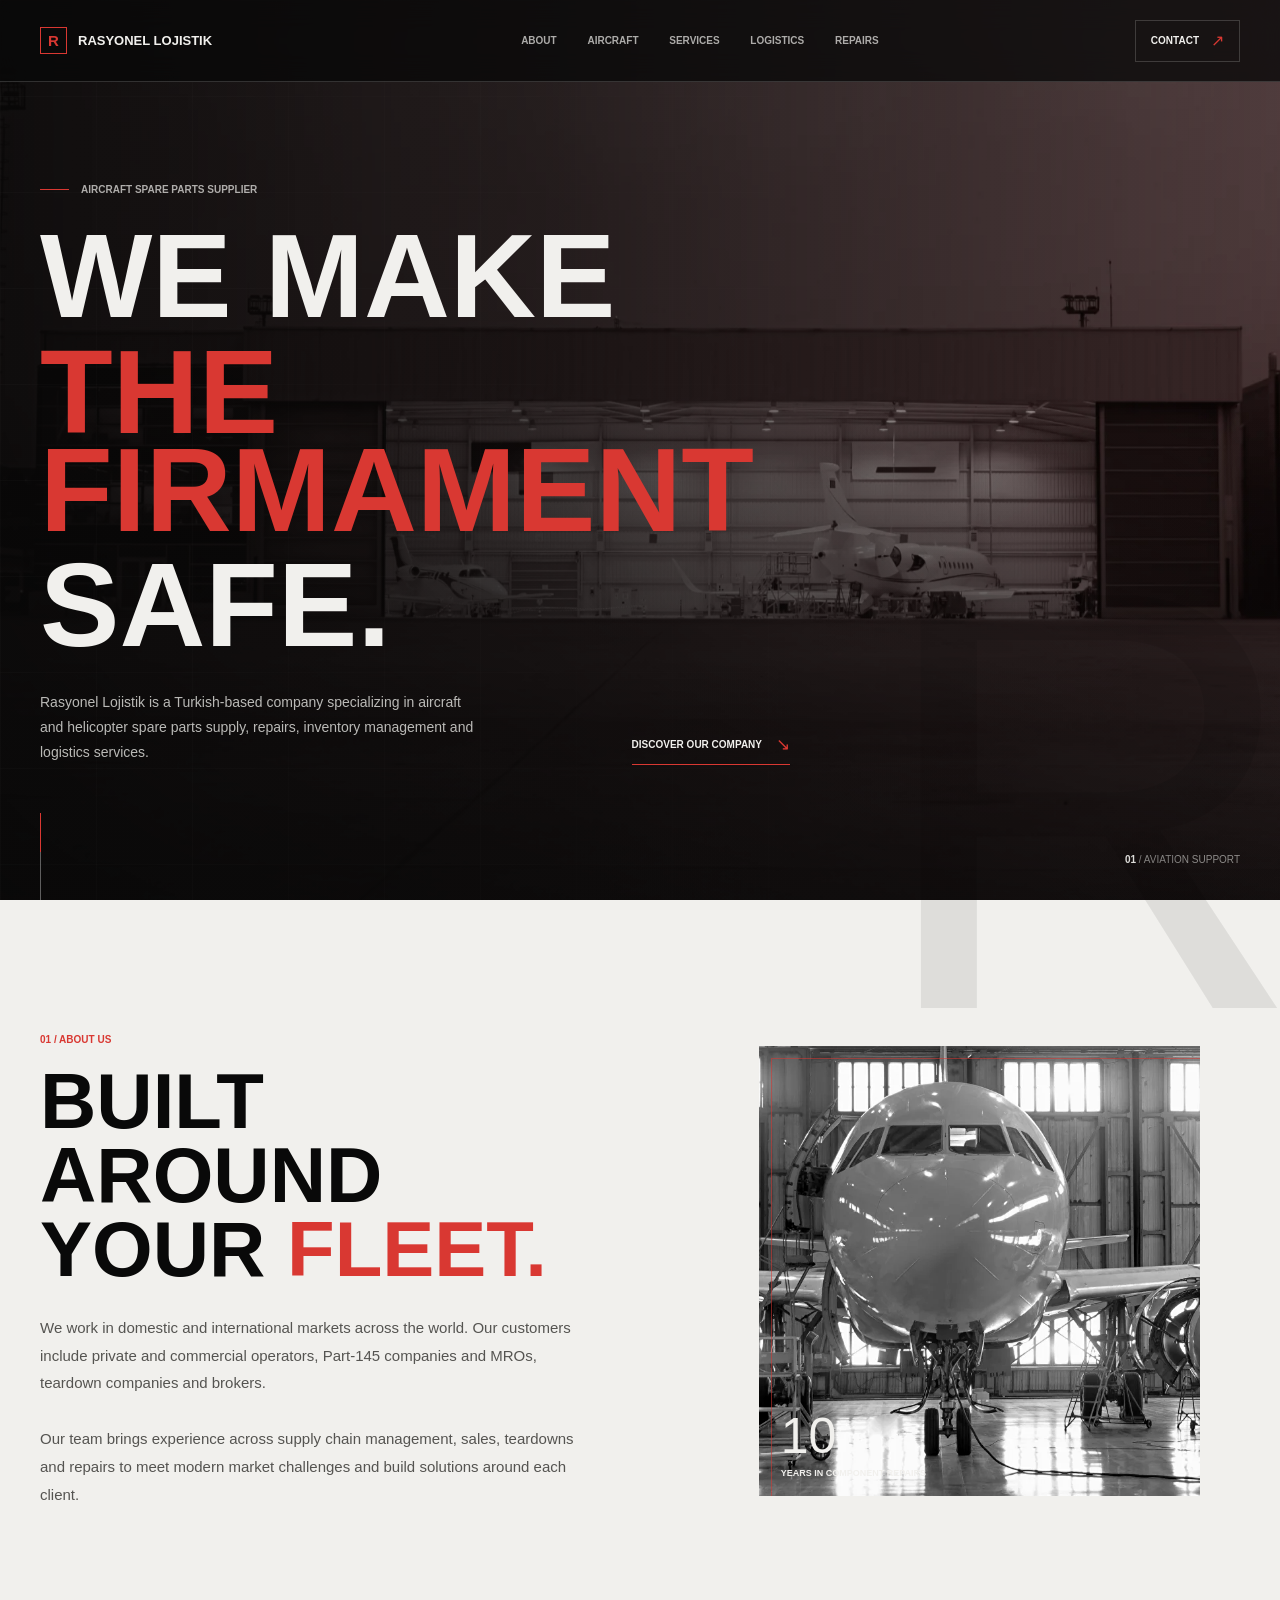
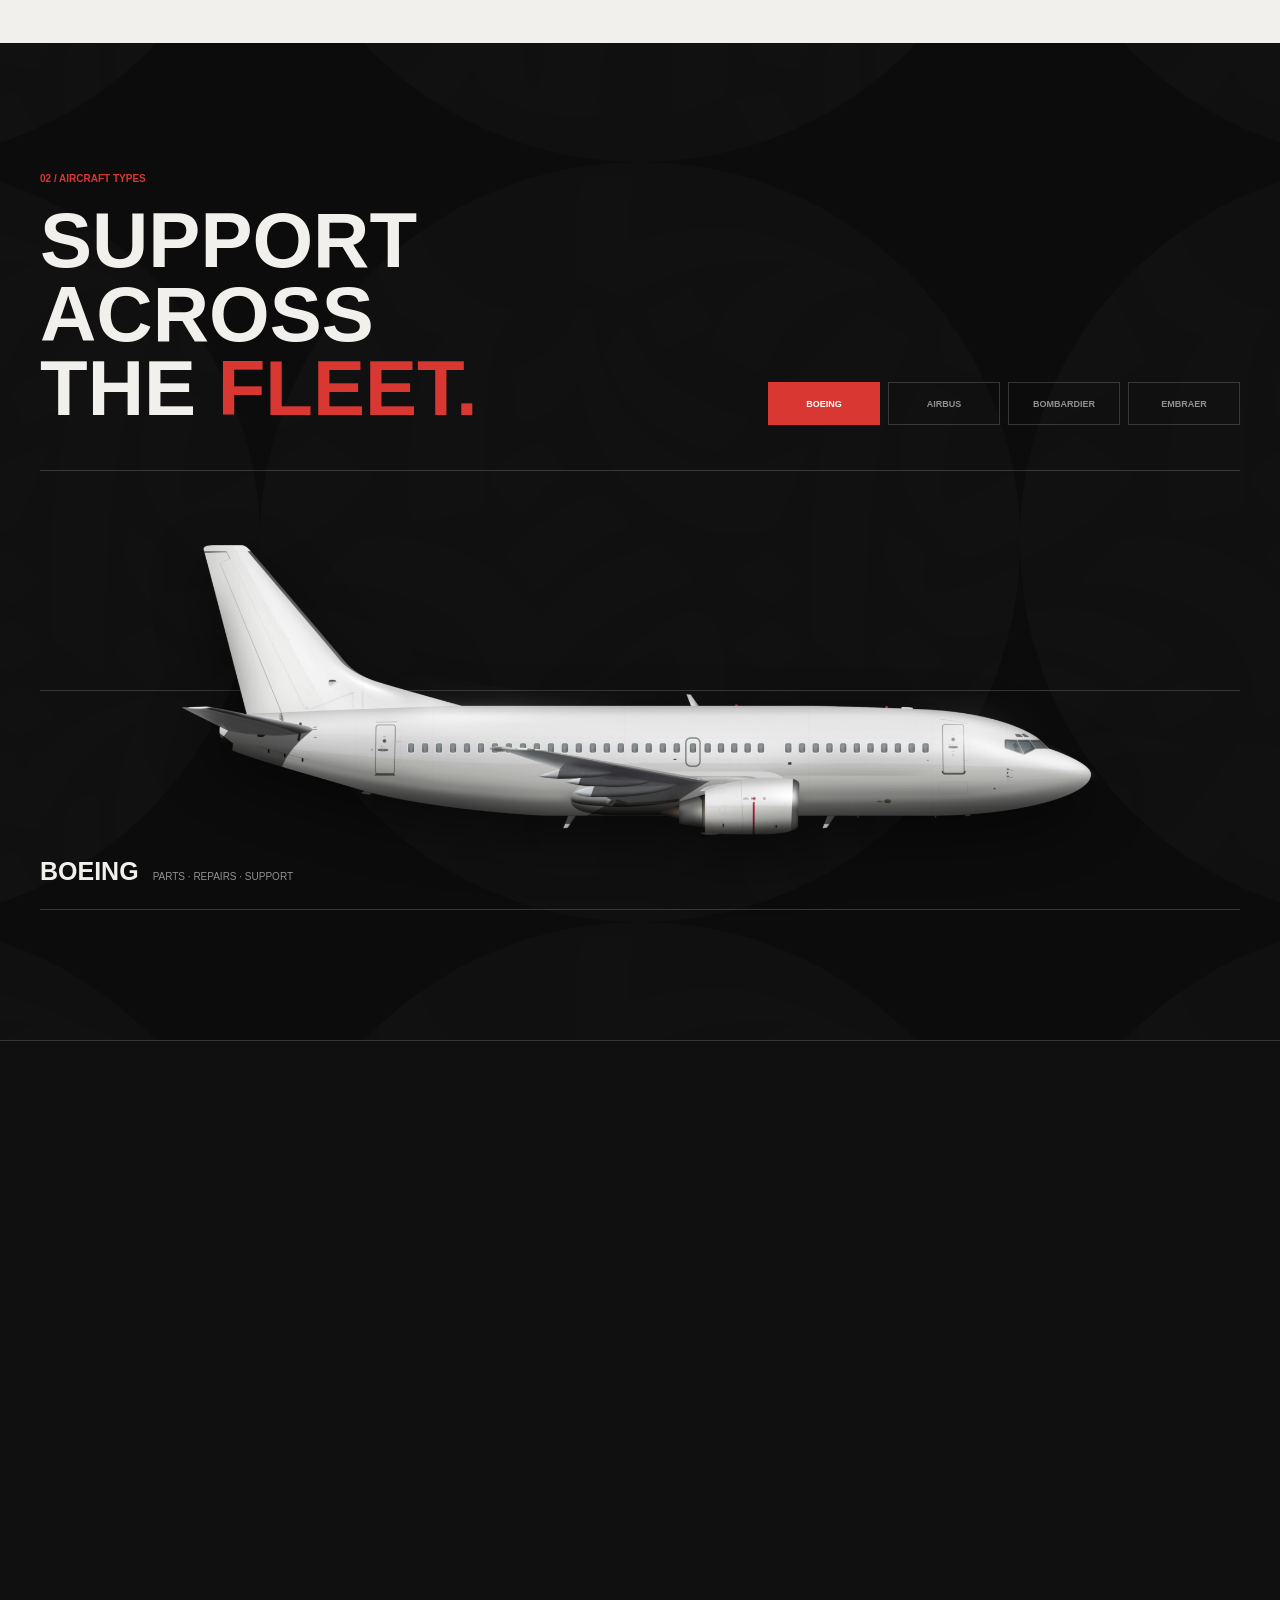
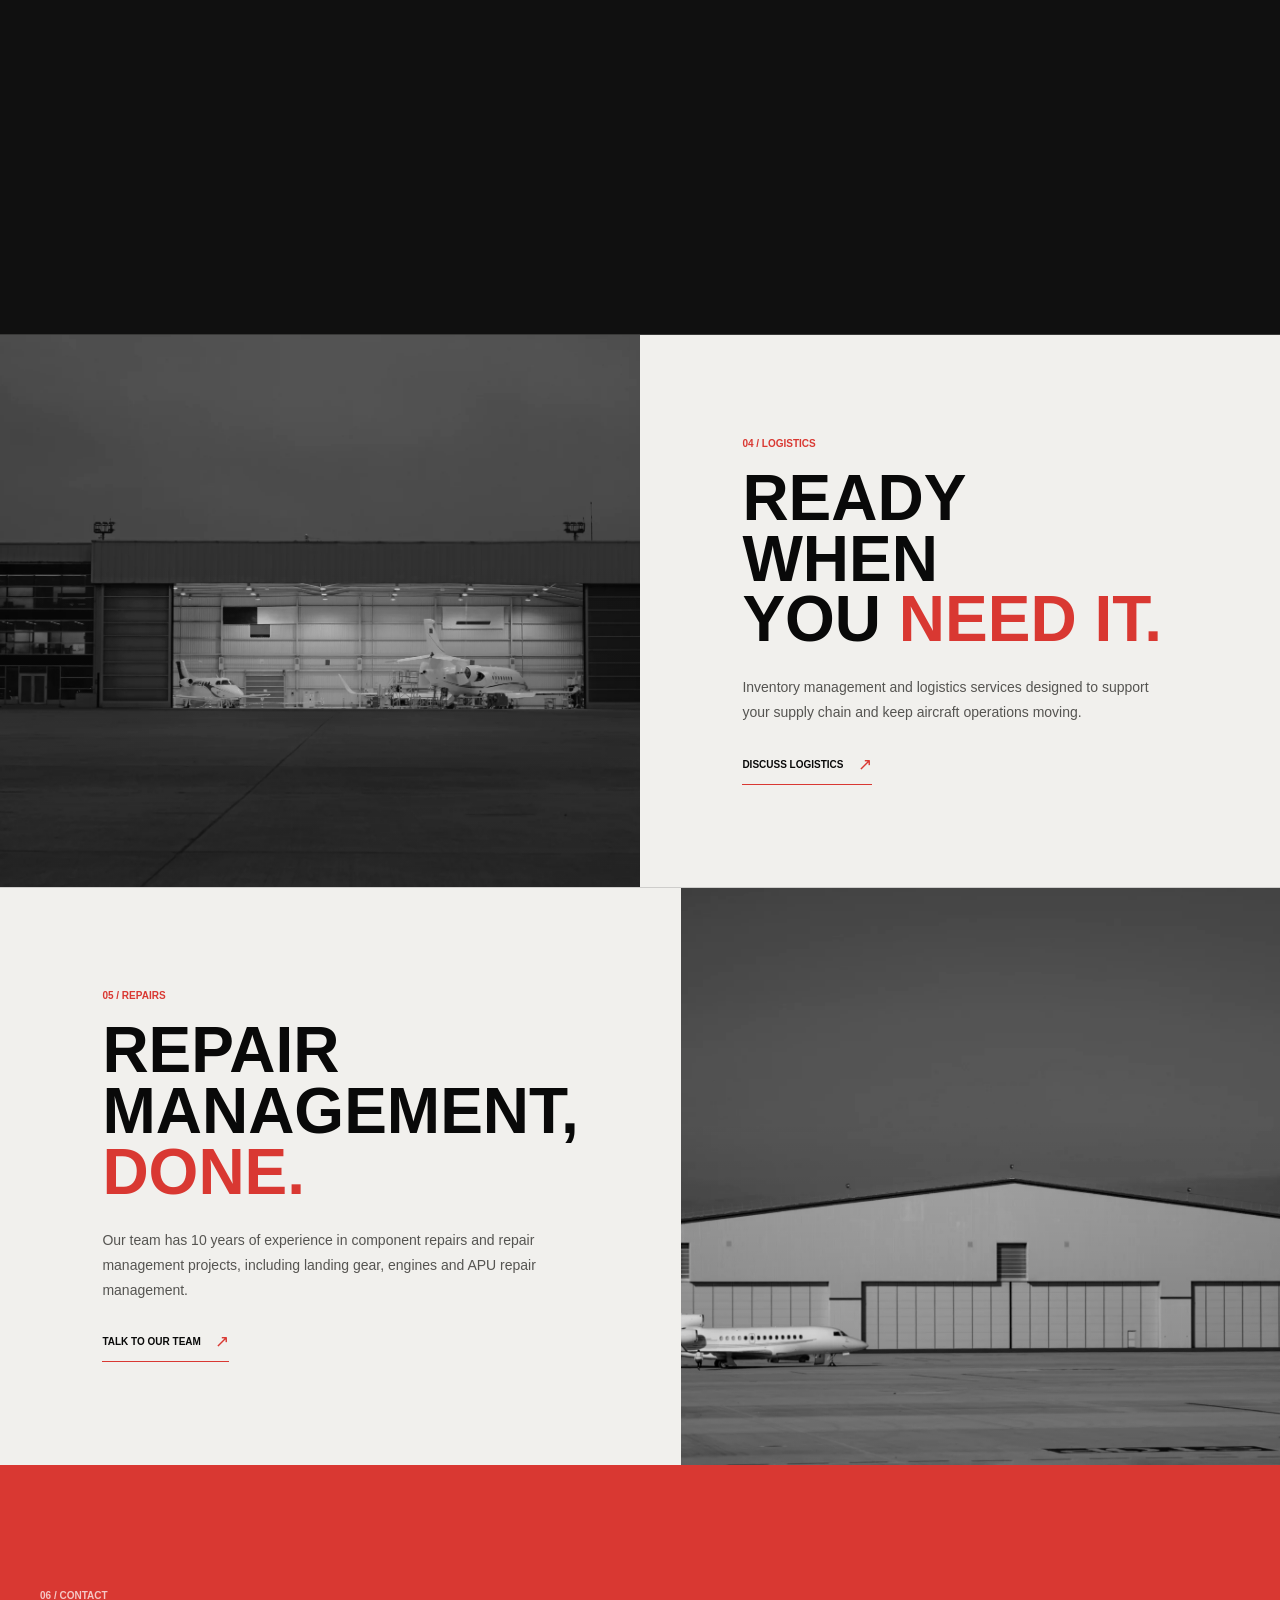
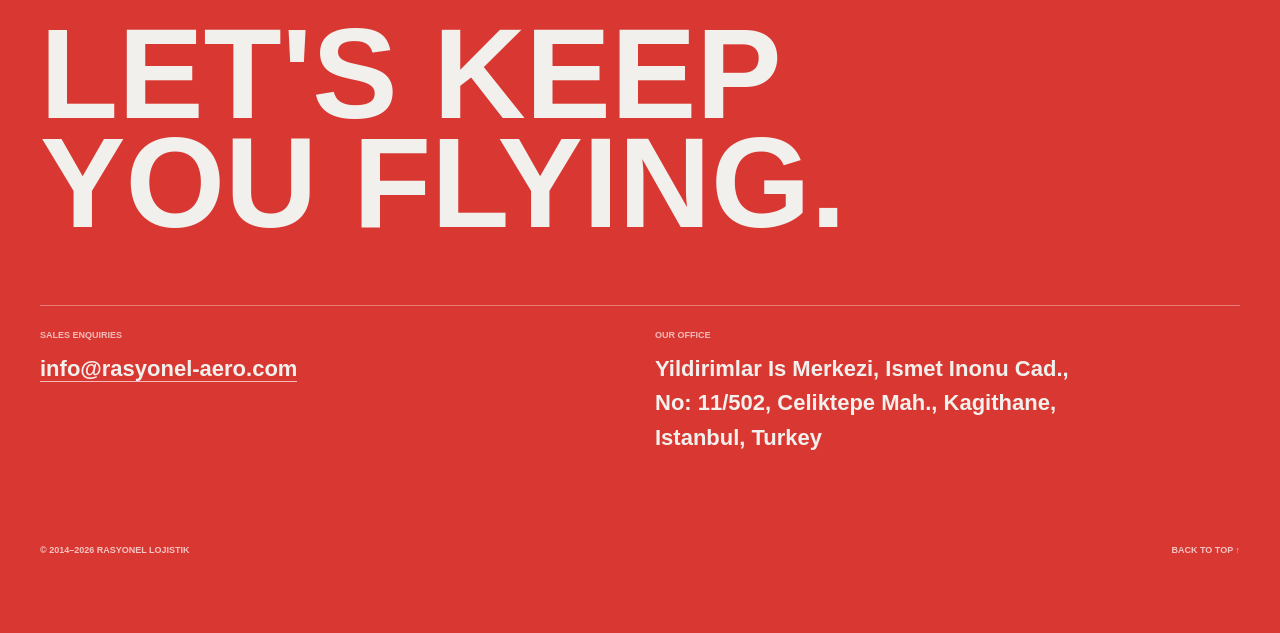
==== commit 309c3cf7: "Update footer copyright year to 2026" ====
--- a/index.html
+++ b/index.html
@@ -351,7 +351,7 @@
           <div><span class="contact-label">Sales enquiries</span><div class="contact-value"><a href="mailto:info@rasyonel-aero.com">info@rasyonel-aero.com</a></div></div>
           <div><span class="contact-label">Our office</span><div class="contact-value">Yildirimlar Is Merkezi, Ismet Inonu Cad.,<br>No: 11/502, Celiktepe Mah., Kagithane,<br>Istanbul, Turkey</div></div>
         </div>
-        <div class="footer-line"><span>© 2014–2025 Rasyonel Lojistik</span><a href="#main">Back to top ↑</a></div>
+        <div class="footer-line"><span>© 2014–2026 Rasyonel Lojistik</span><a href="#main">Back to top ↑</a></div>
       </div>
     </section>
   </main>
